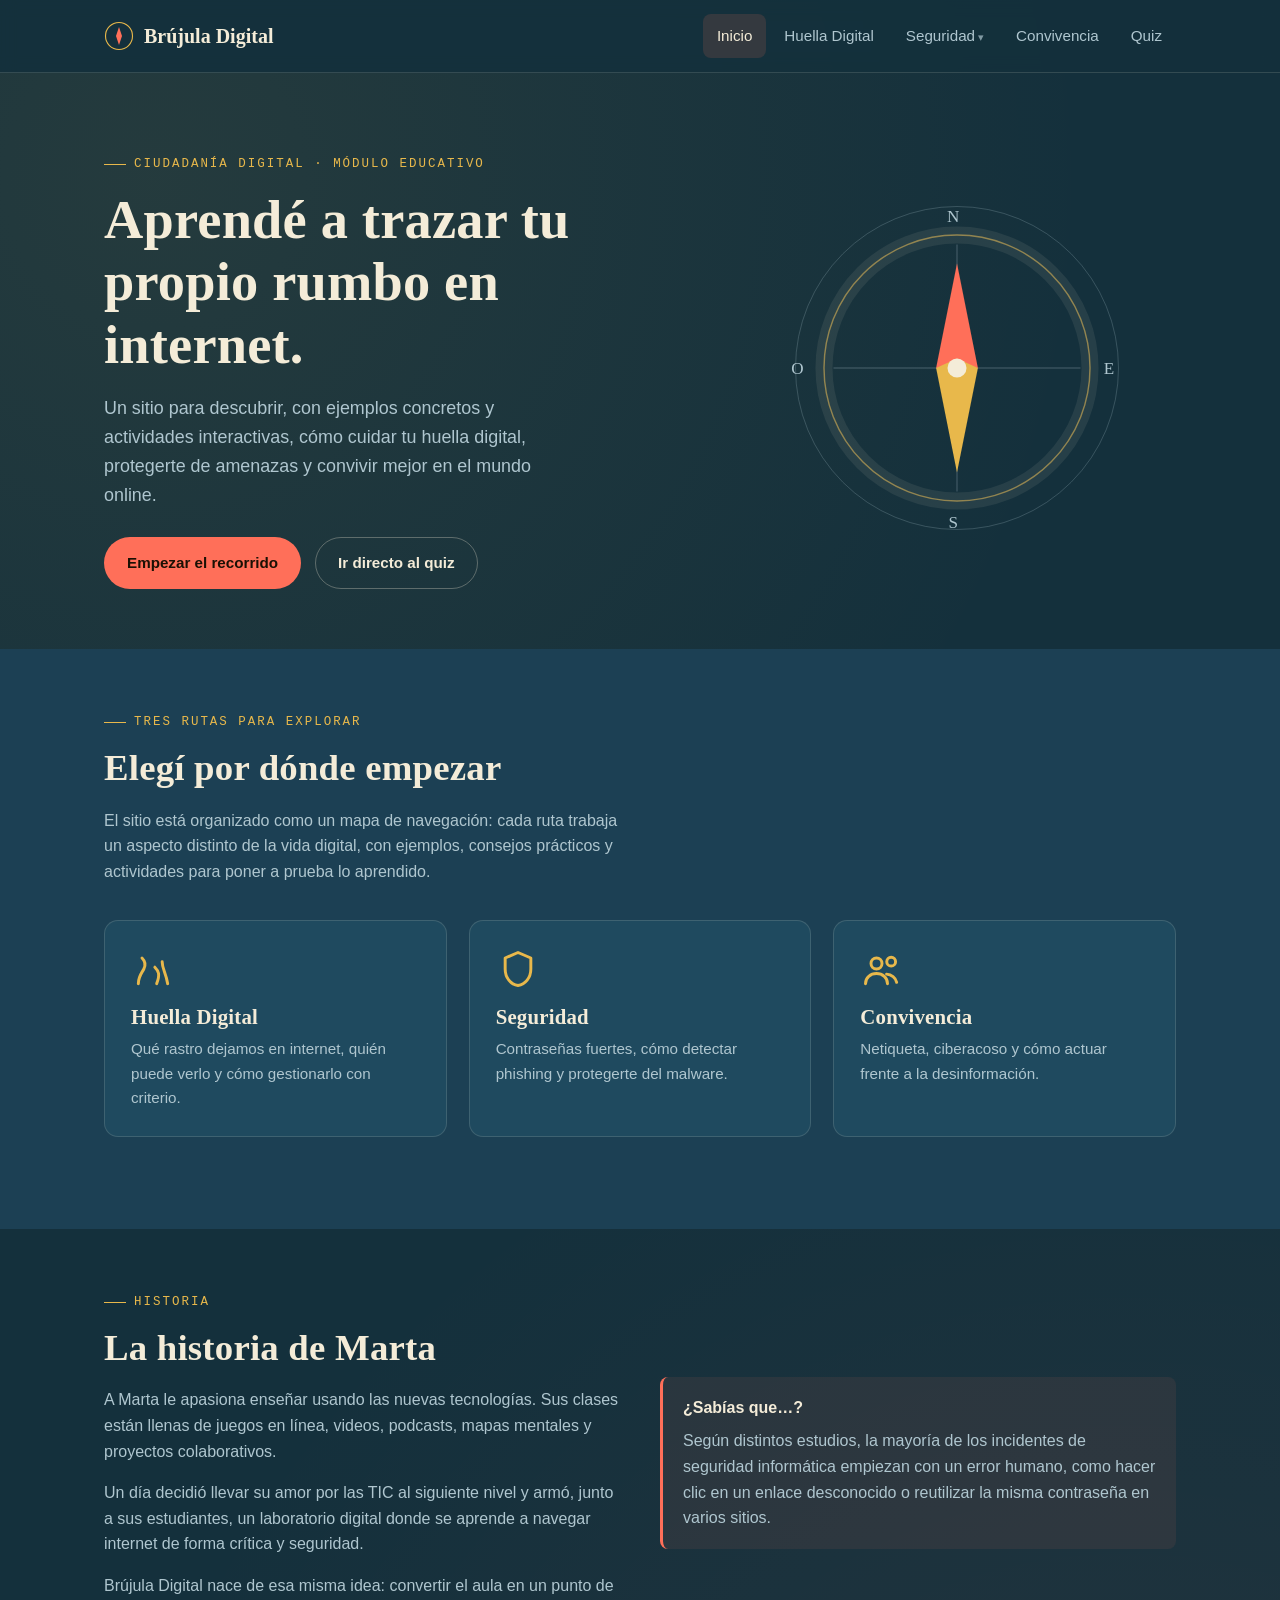
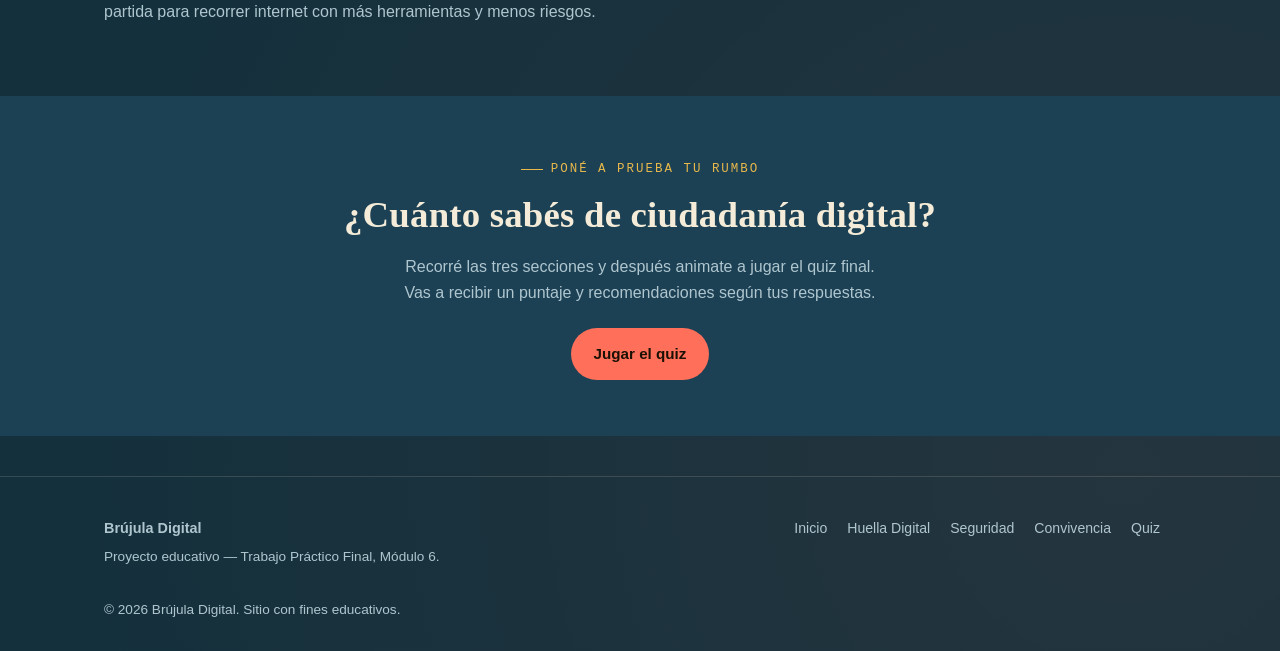
==== index.html @ 2c3e5939 "first commit" ====
<!DOCTYPE html>
<html lang="es">
<head>
<meta charset="UTF-8">
<meta name="viewport" content="width=device-width, initial-scale=1.0">
<title>Brújula Digital — Ciudadanía y seguridad en internet</title>
<meta name="description" content="Sitio educativo sobre ciudadanía digital: huella digital, seguridad en internet y buena convivencia online.">
<link rel="stylesheet" href="css/styles.css">
</head>
<body>
<a class="skip-link" href="#contenido">Saltar al contenido</a>

<header class="site-header">
  <div class="nav-wrap">
    <a class="brand" href="index.html">
      <svg class="compass-mini" viewBox="0 0 40 40" xmlns="http://www.w3.org/2000/svg" aria-hidden="true">
        <circle cx="20" cy="20" r="18" fill="none" stroke="#E8B84B" stroke-width="1.5"/>
        <path d="M20 8 L24 20 L20 32 L16 20 Z" fill="#FF6F59"/>
      </svg>
      Brújula Digital
    </a>
    <button class="nav-toggle" aria-label="Abrir menú" aria-expanded="false">☰</button>
    <nav class="main-nav" aria-label="Navegación principal">
      <ul>
        <li><a href="index.html" class="active">Inicio</a></li>
        <li><a href="huella-digital.html">Huella Digital</a></li>
        <li class="has-submenu">
          <a href="seguridad.html">Seguridad</a>
          <ul class="submenu">
            <li><a href="seguridad.html#contrasenas">Contraseñas</a></li>
            <li><a href="seguridad.html#phishing">Phishing</a></li>
            <li><a href="seguridad.html#malware">Malware</a></li>
          </ul>
        </li>
        <li><a href="convivencia.html">Convivencia</a></li>
        <li><a href="quiz.html">Quiz</a></li>
      </ul>
    </nav>
  </div>
</header>

<main id="contenido">

  <section class="hero">
    <div class="container hero-grid">
      <div>
        <p class="rumbo">Ciudadanía digital · Módulo educativo</p>
        <h1>Aprendé a trazar tu propio rumbo en internet.</h1>
        <p class="lede">Un sitio para descubrir, con ejemplos concretos y actividades interactivas, cómo cuidar tu huella digital, protegerte de amenazas y convivir mejor en el mundo online.</p>
        <div class="hero-actions">
          <a href="huella-digital.html" class="btn btn-primary">Empezar el recorrido</a>
          <a href="quiz.html" class="btn btn-ghost">Ir directo al quiz</a>
        </div>
      </div>
      <div>
        <svg class="compass-hero" viewBox="0 0 400 400" xmlns="http://www.w3.org/2000/svg" role="img" aria-label="Ilustración de una brújula">
          <circle cx="200" cy="200" r="170" fill="none" stroke="#AFC6CF" stroke-opacity="0.25" stroke-width="1"/>
          <circle cx="200" cy="200" r="140" fill="none" stroke="#E8B84B" stroke-opacity="0.55" stroke-width="1.5"/>
          <circle cx="200" cy="200" r="140" fill="none" stroke="#F4ECD8" stroke-opacity="0.08" stroke-width="18"/>
          <g fill="#AFC6CF" font-family="Georgia, serif" font-size="18">
            <text x="196" y="46" text-anchor="middle">N</text>
            <text x="196" y="368" text-anchor="middle">S</text>
            <text x="360" y="206" text-anchor="middle">E</text>
            <text x="32" y="206" text-anchor="middle">O</text>
          </g>
          <g stroke="#AFC6CF" stroke-opacity="0.35">
            <line x1="200" y1="70" x2="200" y2="330"/>
            <line x1="70" y1="200" x2="330" y2="200"/>
          </g>
          <g class="needle">
            <path d="M200 90 L222 200 L200 210 L178 200 Z" fill="#FF6F59"/>
            <path d="M200 310 L222 200 L200 190 L178 200 Z" fill="#E8B84B"/>
          </g>
          <circle cx="200" cy="200" r="10" fill="#F4ECD8"/>
        </svg>
      </div>
    </div>
  </section>

  <section class="section-alt">
    <div class="container">
      <p class="rumbo">Tres rutas para explorar</p>
      <h2>Elegí por dónde empezar</h2>
      <p style="max-width: 60ch;">El sitio está organizado como un mapa de navegación: cada ruta trabaja un aspecto distinto de la vida digital, con ejemplos, consejos prácticos y actividades para poner a prueba lo aprendido.</p>

      <div class="card-grid">
        <a class="card reveal" href="huella-digital.html">
          <svg class="icon" viewBox="0 0 24 24" fill="none" stroke="currentColor" stroke-width="1.6"><path d="M4 20c0-4 2-6 3-8s1-4-1-6M14 20c2-5 1-7-1-9M20 20c-1-6-3-8-3-12" stroke-linecap="round"/></svg>
          <h3>Huella Digital</h3>
          <p>Qué rastro dejamos en internet, quién puede verlo y cómo gestionarlo con criterio.</p>
        </a>
        <a class="card reveal" href="seguridad.html">
          <svg class="icon" viewBox="0 0 24 24" fill="none" stroke="currentColor" stroke-width="1.6"><path d="M12 3l7 3v6c0 4.8-3 8.4-7 9-4-.6-7-4.2-7-9V6l7-3z" stroke-linejoin="round"/></svg>
          <h3>Seguridad</h3>
          <p>Contraseñas fuertes, cómo detectar phishing y protegerte del malware.</p>
        </a>
        <a class="card reveal" href="convivencia.html">
          <svg class="icon" viewBox="0 0 24 24" fill="none" stroke="currentColor" stroke-width="1.6"><circle cx="9" cy="9" r="3"/><circle cx="17" cy="8" r="2.4"/><path d="M3 20c0-3.3 2.7-5.5 6-5.5s6 2.2 6 5.5M14.5 14.8c2.6.2 5 2 5.5 4.5" stroke-linecap="round"/></svg>
          <h3>Convivencia</h3>
          <p>Netiqueta, ciberacoso y cómo actuar frente a la desinformación.</p>
        </a>
      </div>
    </div>
  </section>

  <section>
    <div class="container two-col">
      <div class="reveal">
        <p class="rumbo">Historia</p>
        <h2>La historia de Marta</h2>
        <p>A Marta le apasiona enseñar usando las nuevas tecnologías. Sus clases están llenas de juegos en línea, videos, podcasts, mapas mentales y proyectos colaborativos.</p>
        <p>Un día decidió llevar su amor por las TIC al siguiente nivel y armó, junto a sus estudiantes, un laboratorio digital donde se aprende a navegar internet de forma crítica y seguridad.</p>
        <p>Brújula Digital nace de esa misma idea: convertir el aula en un punto de partida para recorrer internet con más herramientas y menos riesgos.</p>
      </div>
      <div class="reveal">
        <div class="callout">
          <strong>¿Sabías que…?</strong>
          <p style="margin: 8px 0 0;">Según distintos estudios, la mayoría de los incidentes de seguridad informática empiezan con un error humano, como hacer clic en un enlace desconocido o reutilizar la misma contraseña en varios sitios.</p>
        </div>
      </div>
    </div>
  </section>

  <section class="section-alt">
    <div class="container center">
      <p class="rumbo" style="justify-content:center;">Poné a prueba tu rumbo</p>
      <h2>¿Cuánto sabés de ciudadanía digital?</h2>
      <p style="max-width: 55ch; margin: 0 auto 22px;">Recorré las tres secciones y después animate a jugar el quiz final. Vas a recibir un puntaje y recomendaciones según tus respuestas.</p>
      <a href="quiz.html" class="btn btn-primary">Jugar el quiz</a>
    </div>
  </section>

</main>

<footer class="site-footer">
  <div class="container footer-grid">
    <div>
      <strong>Brújula Digital</strong>
      <p class="small" style="margin-top:6px;">Proyecto educativo — Trabajo Práctico Final, Módulo 6.</p>
    </div>
    <nav aria-label="Enlaces del pie de página">
      <a href="index.html">Inicio</a>
      <a href="huella-digital.html">Huella Digital</a>
      <a href="seguridad.html">Seguridad</a>
      <a href="convivencia.html">Convivencia</a>
      <a href="quiz.html">Quiz</a>
    </nav>
  </div>
  <div class="container small" style="margin-top:18px;">© <span class="current-year"></span> Brújula Digital. Sitio con fines educativos.</div>
</footer>

<script src="js/script.js"></script>
</body>
</html>
---- css/styles.css ----
:root {
  --color-bg: #14303C;
  --color-bg-alt: #1C4054;
  --color-bg-card: #1F4A5F;
  --color-bg-card-hover: #26586F;
  --color-accent: #FF6F59;       /* coral — brújula / acción */
  --color-accent-soft: #ff8b78;
  --color-accent-2: #E8B84B;     /* oro viejo — hallazgos / aciertos */
  --color-danger: #E4572E;
  --color-text: #F4ECD8;         /* pergamino */
  --color-text-muted: #AFC6CF;
  --color-border: rgba(244, 236, 216, 0.14);
  --color-border-strong: rgba(244, 236, 216, 0.3);

  
  --font-display: Georgia, 'Iowan Old Style', 'Palatino Linotype', 'Book Antiqua', serif;
  --font-body: 'Segoe UI', -apple-system, Roboto, Helvetica, Arial, sans-serif;
  --font-mono: 'Courier New', Courier, monospace;

  
  --radius: 14px;
  --radius-sm: 8px;
  --maxw: 1120px;
  --shadow: 0 18px 40px rgba(4, 14, 20, 0.35);
}

* { box-sizing: border-box; }

html {
  scroll-behavior: smooth;
}

@media (prefers-reduced-motion: reduce) {
  html { scroll-behavior: auto; }
  * { animation-duration: 0.001ms !important; animation-iteration-count: 1 !important; transition-duration: 0.001ms !important; }
}

body {
  margin: 0;
  background: var(--color-bg);
  background-image:
    radial-gradient(circle at 12% 8%, rgba(232,184,75,0.08), transparent 40%),
    radial-gradient(circle at 88% 92%, rgba(255,111,89,0.07), transparent 45%);
  color: var(--color-text);
  font-family: var(--font-body);
  line-height: 1.6;
  -webkit-font-smoothing: antialiased;
}

img, svg { max-width: 100%; display: block; }

a { color: inherit; }

h1, h2, h3, h4 {
  font-family: var(--font-display);
  font-weight: 700;
  line-height: 1.15;
  margin: 0 0 0.5em;
  letter-spacing: 0.2px;
}

h1 { font-size: clamp(2.1rem, 4.4vw, 3.4rem); }
h2 { font-size: clamp(1.6rem, 3vw, 2.3rem); }
h3 { font-size: 1.3rem; }

p { margin: 0 0 1em; color: var(--color-text-muted); }

.container {
  max-width: var(--maxw);
  margin: 0 auto;
  padding: 0 24px;
}


.rumbo {
  display: inline-flex;
  align-items: center;
  gap: 8px;
  font-family: var(--font-mono);
  font-size: 0.78rem;
  letter-spacing: 2px;
  text-transform: uppercase;
  color: var(--color-accent-2);
  margin-bottom: 14px;
}
.rumbo::before {
  content: "";
  width: 22px;
  height: 1px;
  background: var(--color-accent-2);
  display: inline-block;
}


.site-header {
  position: sticky;
  top: 0;
  z-index: 100;
  background: rgba(20, 48, 60, 0.92);
  backdrop-filter: blur(8px);
  border-bottom: 1px solid var(--color-border);
}

.nav-wrap {
  display: flex;
  align-items: center;
  justify-content: space-between;
  padding: 14px 24px;
  max-width: var(--maxw);
  margin: 0 auto;
}

.brand {
  display: flex;
  align-items: center;
  gap: 10px;
  font-family: var(--font-display);
  font-size: 1.25rem;
  font-weight: 700;
  text-decoration: none;
  color: var(--color-text);
}
.brand .compass-mini { width: 30px; height: 30px; flex-shrink: 0; }

.nav-toggle {
  display: none;
  background: none;
  border: 1px solid var(--color-border-strong);
  border-radius: var(--radius-sm);
  color: var(--color-text);
  width: 42px;
  height: 38px;
  cursor: pointer;
  font-size: 1.1rem;
}

.main-nav ul {
  list-style: none;
  display: flex;
  align-items: center;
  gap: 4px;
  margin: 0;
  padding: 0;
}

.main-nav > ul > li { position: relative; }

.main-nav a {
  display: inline-block;
  padding: 10px 14px;
  text-decoration: none;
  color: var(--color-text-muted);
  font-size: 0.95rem;
  border-radius: var(--radius-sm);
  transition: color 0.2s ease, background 0.2s ease;
}
.main-nav a:hover,
.main-nav a:focus-visible,
.main-nav a.active {
  color: var(--color-text);
  background: rgba(255, 111, 89, 0.14);
}
.main-nav a:focus-visible { outline: 2px solid var(--color-accent-2); outline-offset: 2px; }

/* Submenú desplegable */
.has-submenu > .submenu {
  position: absolute;
  top: calc(100% + 8px);
  left: 0;
  min-width: 220px;
  background: var(--color-bg-card);
  border: 1px solid var(--color-border);
  border-radius: var(--radius-sm);
  padding: 8px;
  box-shadow: var(--shadow);
  opacity: 0;
  visibility: hidden;
  transform: translateY(6px);
  transition: opacity 0.18s ease, transform 0.18s ease, visibility 0.18s;
  list-style: none;
  margin: 0;
}
.has-submenu:hover > .submenu,
.has-submenu:focus-within > .submenu {
  opacity: 1;
  visibility: visible;
  transform: translateY(0);
}
.has-submenu > .submenu li { margin: 2px 0; }
.has-submenu > .submenu a { display: block; padding: 9px 12px; font-size: 0.9rem; }
.has-submenu > a::after { content: " ▾"; font-size: 0.7em; opacity: 0.7; }


.hero {
  padding: 74px 0 60px;
  position: relative;
  overflow: hidden;
}
.hero-grid {
  display: grid;
  grid-template-columns: 1.15fr 0.85fr;
  gap: 40px;
  align-items: center;
}
.hero h1 { margin-bottom: 18px; }
.hero .lede { font-size: 1.12rem; max-width: 46ch; }
.hero-actions { display: flex; gap: 14px; margin-top: 28px; flex-wrap: wrap; }

.compass-hero { width: 100%; max-width: 380px; margin: 0 auto; }
.compass-hero .needle { transform-origin: 200px 200px; animation: compass-settle 2.6s ease-out; }
@keyframes compass-settle {
  0%   { transform: rotate(48deg); }
  55%  { transform: rotate(-14deg); }
  75%  { transform: rotate(6deg); }
  100% { transform: rotate(0deg); }
}

/* Botones */
.btn {
  display: inline-flex;
  align-items: center;
  gap: 8px;
  padding: 13px 22px;
  border-radius: 999px;
  font-size: 0.95rem;
  font-weight: 600;
  text-decoration: none;
  cursor: pointer;
  border: 1px solid transparent;
  transition: transform 0.15s ease, box-shadow 0.15s ease, background 0.15s ease;
  font-family: var(--font-body);
}
.btn:hover { transform: translateY(-2px); }
.btn-primary { background: var(--color-accent); color: #1a1004; }
.btn-primary:hover { box-shadow: 0 10px 24px rgba(255,111,89,0.35); }
.btn-ghost { background: transparent; border-color: var(--color-border-strong); color: var(--color-text); }
.btn-ghost:hover { background: rgba(244,236,216,0.06); }
.btn:disabled { opacity: 0.5; cursor: not-allowed; transform: none; }


.card-grid {
  display: grid;
  grid-template-columns: repeat(3, 1fr);
  gap: 22px;
  margin: 36px 0;
}
.card {
  background: var(--color-bg-card);
  border: 1px solid var(--color-border);
  border-radius: var(--radius);
  padding: 26px;
  transition: transform 0.2s ease, background 0.2s ease, border-color 0.2s ease;
  text-decoration: none;
  color: inherit;
  display: block;
}
.card:hover { transform: translateY(-4px); background: var(--color-bg-card-hover); border-color: var(--color-border-strong); }
.card .icon { width: 44px; height: 44px; margin-bottom: 14px; color: var(--color-accent-2); }
.card h3 { margin-bottom: 8px; }
.card p { margin: 0; font-size: 0.95rem; }


section { padding: 56px 0; }
.section-alt { background: var(--color-bg-alt); }

.reveal {
  opacity: 0;
  transform: translateY(18px);
  transition: opacity 0.6s ease, transform 0.6s ease;
}
.reveal.is-visible { opacity: 1; transform: translateY(0); }

.two-col {
  display: grid;
  grid-template-columns: 1fr 1fr;
  gap: 40px;
  align-items: center;
}

.tag-list { display: flex; flex-wrap: wrap; gap: 10px; margin: 18px 0; }
.tag {
  font-family: var(--font-mono);
  font-size: 0.78rem;
  padding: 6px 12px;
  border-radius: 999px;
  border: 1px solid var(--color-border-strong);
  color: var(--color-text-muted);
}

.callout {
  border-left: 3px solid var(--color-accent);
  background: rgba(255,111,89,0.08);
  padding: 18px 20px;
  border-radius: var(--radius-sm);
  margin: 22px 0;
}
.callout strong { color: var(--color-text); }

.callout-warn {
  border-left-color: var(--color-danger);
  background: rgba(228,87,46,0.1);
}


.bearing-divider {
  display: flex;
  align-items: center;
  gap: 12px;
  margin: 44px 0;
  color: var(--color-text-muted);
  font-family: var(--font-mono);
  font-size: 0.75rem;
  letter-spacing: 1px;
}
.bearing-divider::before, .bearing-divider::after {
  content: "";
  flex: 1;
  height: 1px;
  background: repeating-linear-gradient(90deg, var(--color-border-strong) 0 6px, transparent 6px 12px);
}


.form-card {
  background: var(--color-bg-card);
  border: 1px solid var(--color-border);
  border-radius: var(--radius);
  padding: 32px;
  max-width: 640px;
}
.field { margin-bottom: 20px; }
.field label { display: block; font-size: 0.88rem; margin-bottom: 6px; color: var(--color-text); font-weight: 600; }
.field input,
.field select,
.field textarea {
  width: 100%;
  padding: 12px 14px;
  border-radius: var(--radius-sm);
  border: 1px solid var(--color-border-strong);
  background: rgba(20,48,60,0.6);
  color: var(--color-text);
  font-family: var(--font-body);
  font-size: 0.95rem;
}
.field input:focus, .field select:focus, .field textarea:focus {
  outline: 2px solid var(--color-accent-2);
  outline-offset: 1px;
  border-color: var(--color-accent-2);
}
.field textarea { resize: vertical; min-height: 110px; }
.field-hint { font-size: 0.8rem; color: var(--color-text-muted); margin-top: 5px; }
.field-error { font-size: 0.8rem; color: var(--color-accent); margin-top: 5px; display: none; }
.field.has-error input,
.field.has-error textarea,
.field.has-error select { border-color: var(--color-accent); }
.field.has-error .field-error { display: block; }
fieldset { border: 1px solid var(--color-border); border-radius: var(--radius-sm); padding: 14px 16px; margin: 0 0 20px; }
fieldset legend { padding: 0 8px; font-size: 0.88rem; font-weight: 600; }
.checkbox-row { display: flex; align-items: center; gap: 8px; margin: 6px 0; }
.checkbox-row input { width: auto; }
.checkbox-row label { margin: 0; font-weight: 400; color: var(--color-text-muted); }

.form-success {
  display: none;
  margin-top: 18px;
  padding: 16px 18px;
  border-radius: var(--radius-sm);
  background: rgba(232,184,75,0.14);
  border: 1px solid var(--color-accent-2);
  color: var(--color-text);
}
.form-success.show { display: block; }

.rule-item {
  font-family: var(--font-mono);
  font-size: 0.86rem;
  color: var(--color-text-muted);
  transition: color 0.2s ease;
}
.rule-item.rule-ok { color: var(--color-accent-2); }

/* Medidor de contraseña */
.meter { height: 8px; border-radius: 999px; background: rgba(244,236,216,0.12); overflow: hidden; margin-top: 10px; }
.meter-fill { height: 100%; width: 0%; background: var(--color-danger); transition: width 0.25s ease, background 0.25s ease; }
.meter-label { font-size: 0.82rem; margin-top: 6px; color: var(--color-text-muted); font-family: var(--font-mono); }


.quiz-panel {
  background: var(--color-bg-card);
  border: 1px solid var(--color-border);
  border-radius: var(--radius);
  padding: 32px;
  max-width: 720px;
  margin: 0 auto;
}
.quiz-progress { display: flex; gap: 6px; margin-bottom: 24px; }
.quiz-progress span { flex: 1; height: 5px; border-radius: 999px; background: rgba(244,236,216,0.14); }
.quiz-progress span.done { background: var(--color-accent-2); }
.quiz-progress span.current { background: var(--color-accent); }

.quiz-options { display: grid; gap: 12px; margin: 22px 0; }
.quiz-option {
  text-align: left;
  padding: 14px 16px;
  border-radius: var(--radius-sm);
  border: 1px solid var(--color-border-strong);
  background: rgba(20,48,60,0.5);
  color: var(--color-text);
  cursor: pointer;
  font-size: 0.96rem;
  font-family: var(--font-body);
  transition: border-color 0.15s ease, background 0.15s ease;
}
.quiz-option:hover { border-color: var(--color-accent-2); }
.quiz-option.correct { border-color: var(--color-accent-2); background: rgba(232,184,75,0.16); }
.quiz-option.incorrect { border-color: var(--color-danger); background: rgba(228,87,46,0.14); }
.quiz-option:disabled { cursor: default; }

.quiz-feedback { min-height: 24px; font-size: 0.92rem; margin-bottom: 6px; }
.quiz-feedback.ok { color: var(--color-accent-2); }
.quiz-feedback.bad { color: var(--color-accent); }

.quiz-result { text-align: center; }
.quiz-result .score { font-family: var(--font-display); font-size: 3.2rem; color: var(--color-accent-2); }


.site-footer {
  border-top: 1px solid var(--color-border);
  padding: 40px 0 30px;
  margin-top: 40px;
  color: var(--color-text-muted);
  font-size: 0.9rem;
}
.footer-grid { display: flex; justify-content: space-between; flex-wrap: wrap; gap: 20px; }
.footer-grid nav a { text-decoration: none; color: var(--color-text-muted); margin-right: 16px; font-size: 0.88rem; }
.footer-grid nav a:hover { color: var(--color-text); }

.center { text-align: center; }
.mt-0 { margin-top: 0; }
.small { font-size: 0.85rem; }
.skip-link {
  position: absolute; left: -999px; top: auto;
  background: var(--color-accent); color: #1a1004; padding: 10px 16px; border-radius: var(--radius-sm);
}
.skip-link:focus { left: 16px; top: 16px; z-index: 200; }


@media (max-width: 900px) {
  .hero-grid, .two-col { grid-template-columns: 1fr; }
  .card-grid { grid-template-columns: 1fr 1fr; }
}

@media (max-width: 720px) {
  .nav-toggle { display: inline-block; }
  .main-nav {
    position: fixed;
    inset: 62px 0 0 0;
    background: var(--color-bg);
    transform: translateX(100%);
    transition: transform 0.25s ease;
    padding: 20px;
    overflow-y: auto;
  }
  .main-nav.open { transform: translateX(0); }
  .main-nav ul { flex-direction: column; align-items: stretch; gap: 2px; }
  .has-submenu > .submenu {
    position: static; opacity: 1; visibility: visible; transform: none;
    box-shadow: none; display: none; margin-top: 4px; background: rgba(244,236,216,0.04);
  }
  .has-submenu.open > .submenu { display: block; }
  .card-grid { grid-template-columns: 1fr; }
}
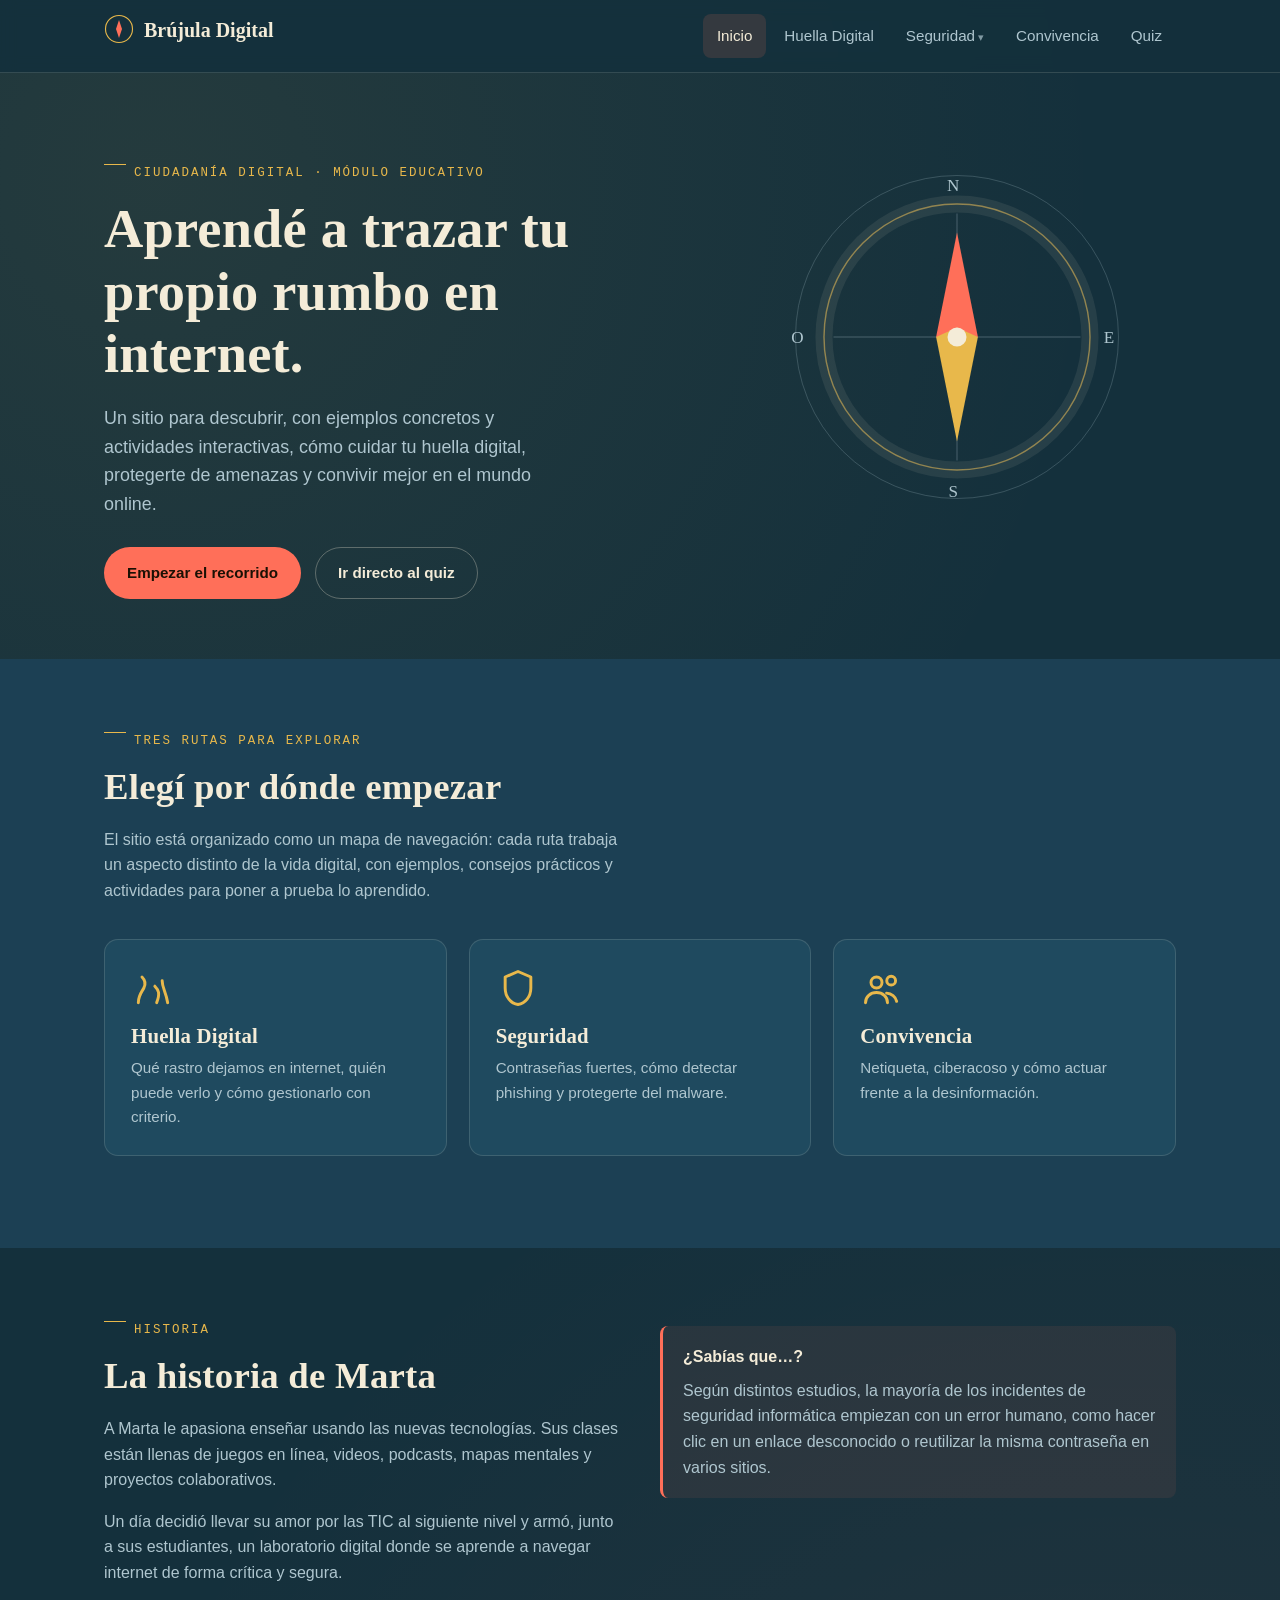
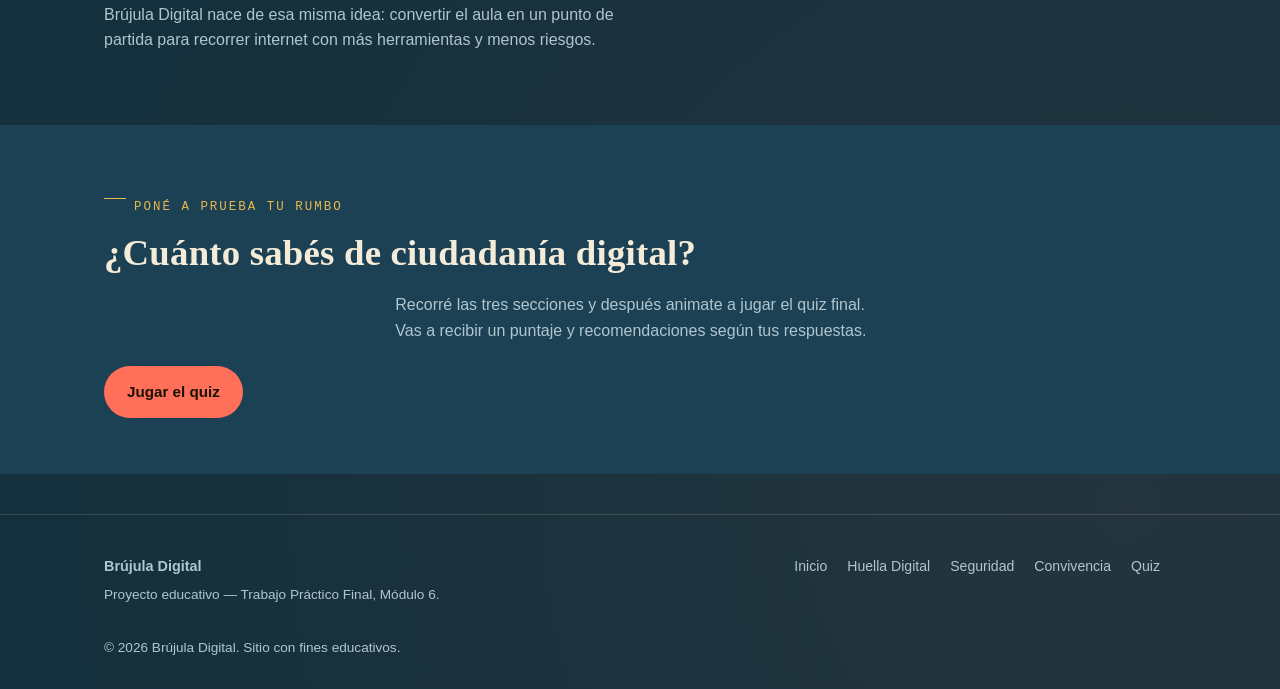
==== commit b315db8a: "modificacion de codigo" ====
--- a/index.html
+++ b/index.html
@@ -1,4 +1,4 @@
-<!DOCTYPE html>
+﻿<!DOCTYPE html>
 <html lang="es">
 <head>
 <meta charset="UTF-8">
@@ -8,26 +8,26 @@
 <link rel="stylesheet" href="css/styles.css">
 </head>
 <body>
-<a class="skip-link" href="#contenido">Saltar al contenido</a>
+<a class="enlace-salto" href="#contenido">Saltar al contenido</a>
 
-<header class="site-header">
-  <div class="nav-wrap">
-    <a class="brand" href="index.html">
-      <svg class="compass-mini" viewBox="0 0 40 40" xmlns="http://www.w3.org/2000/svg" aria-hidden="true">
+<header class="encabezado-sitio">
+  <div class="contenedor-navegacion">
+    <a class="marca" href="index.html">
+      <svg class="brujula-mini" viewBox="0 0 40 40" xmlns="http://www.w3.org/2000/svg" aria-hidden="true">
         <circle cx="20" cy="20" r="18" fill="none" stroke="#E8B84B" stroke-width="1.5"/>
         <path d="M20 8 L24 20 L20 32 L16 20 Z" fill="#FF6F59"/>
       </svg>
       Brújula Digital
     </a>
-    <button class="nav-toggle" aria-label="Abrir menú" aria-expanded="false">☰</button>
-    <nav class="main-nav" aria-label="Navegación principal">
+    <button class="boton-menu" aria-label="Abrir menú" aria-expanded="false">☰</button>
+    <nav class="menu-principal" aria-label="Navegación principal">
       <ul>
-        <li><a href="index.html" class="active">Inicio</a></li>
+        <li><a href="index.html" class="activo">Inicio</a></li>
         <li><a href="huella-digital.html">Huella Digital</a></li>
-        <li class="has-submenu">
+        <li class="tiene-submenu">
           <a href="seguridad.html">Seguridad</a>
           <ul class="submenu">
-            <li><a href="seguridad.html#contrasenas">Contraseñas</a></li>
+              <li><a href="seguridad.html#contrasenas">Contraseñas</a></li>
             <li><a href="seguridad.html#phishing">Phishing</a></li>
             <li><a href="seguridad.html#malware">Malware</a></li>
           </ul>
@@ -41,19 +41,19 @@
 
 <main id="contenido">
 
-  <section class="hero">
-    <div class="container hero-grid">
+  <section class="portada">
+    <div class="contenedor grilla-portada">
       <div>
         <p class="rumbo">Ciudadanía digital · Módulo educativo</p>
-        <h1>Aprendé a trazar tu propio rumbo en internet.</h1>
-        <p class="lede">Un sitio para descubrir, con ejemplos concretos y actividades interactivas, cómo cuidar tu huella digital, protegerte de amenazas y convivir mejor en el mundo online.</p>
-        <div class="hero-actions">
-          <a href="huella-digital.html" class="btn btn-primary">Empezar el recorrido</a>
-          <a href="quiz.html" class="btn btn-ghost">Ir directo al quiz</a>
+          <h1>Aprendé a trazar tu propio rumbo en internet.</h1>
+          <p class="lede">Un sitio para descubrir, con ejemplos concretos y actividades interactivas, cómo cuidar tu huella digital, protegerte de amenazas y convivir mejor en el mundo online.</p>
+        <div class="acciones-portada">
+          <a href="huella-digital.html" class="boton boton-principal">Empezar el recorrido</a>
+          <a href="quiz.html" class="boton boton-secundario">Ir directo al quiz</a>
         </div>
       </div>
       <div>
-        <svg class="compass-hero" viewBox="0 0 400 400" xmlns="http://www.w3.org/2000/svg" role="img" aria-label="Ilustración de una brújula">
+        <svg class="brujula-portada" viewBox="0 0 400 400" xmlns="http://www.w3.org/2000/svg" role="img" aria-label="Ilustración de una brújula">
           <circle cx="200" cy="200" r="170" fill="none" stroke="#AFC6CF" stroke-opacity="0.25" stroke-width="1"/>
           <circle cx="200" cy="200" r="140" fill="none" stroke="#E8B84B" stroke-opacity="0.55" stroke-width="1.5"/>
           <circle cx="200" cy="200" r="140" fill="none" stroke="#F4ECD8" stroke-opacity="0.08" stroke-width="18"/>
@@ -77,24 +77,24 @@
     </div>
   </section>
 
-  <section class="section-alt">
-    <div class="container">
+  <section class="seccion-alternativa">
+    <div class="contenedor">
       <p class="rumbo">Tres rutas para explorar</p>
       <h2>Elegí por dónde empezar</h2>
       <p style="max-width: 60ch;">El sitio está organizado como un mapa de navegación: cada ruta trabaja un aspecto distinto de la vida digital, con ejemplos, consejos prácticos y actividades para poner a prueba lo aprendido.</p>
 
-      <div class="card-grid">
-        <a class="card reveal" href="huella-digital.html">
+      <div class="grilla-tarjetas">
+        <a class="tarjeta revelar" href="huella-digital.html">
           <svg class="icon" viewBox="0 0 24 24" fill="none" stroke="currentColor" stroke-width="1.6"><path d="M4 20c0-4 2-6 3-8s1-4-1-6M14 20c2-5 1-7-1-9M20 20c-1-6-3-8-3-12" stroke-linecap="round"/></svg>
-          <h3>Huella Digital</h3>
-          <p>Qué rastro dejamos en internet, quién puede verlo y cómo gestionarlo con criterio.</p>
+              <h3>Huella Digital</h3>
+              <p>Qué rastro dejamos en internet, quién puede verlo y cómo gestionarlo con criterio.</p>
         </a>
-        <a class="card reveal" href="seguridad.html">
+        <a class="tarjeta revelar" href="seguridad.html">
           <svg class="icon" viewBox="0 0 24 24" fill="none" stroke="currentColor" stroke-width="1.6"><path d="M12 3l7 3v6c0 4.8-3 8.4-7 9-4-.6-7-4.2-7-9V6l7-3z" stroke-linejoin="round"/></svg>
           <h3>Seguridad</h3>
           <p>Contraseñas fuertes, cómo detectar phishing y protegerte del malware.</p>
         </a>
-        <a class="card reveal" href="convivencia.html">
+        <a class="tarjeta revelar" href="convivencia.html">
           <svg class="icon" viewBox="0 0 24 24" fill="none" stroke="currentColor" stroke-width="1.6"><circle cx="9" cy="9" r="3"/><circle cx="17" cy="8" r="2.4"/><path d="M3 20c0-3.3 2.7-5.5 6-5.5s6 2.2 6 5.5M14.5 14.8c2.6.2 5 2 5.5 4.5" stroke-linecap="round"/></svg>
           <h3>Convivencia</h3>
           <p>Netiqueta, ciberacoso y cómo actuar frente a la desinformación.</p>
@@ -104,16 +104,16 @@
   </section>
 
   <section>
-    <div class="container two-col">
-      <div class="reveal">
+    <div class="contenedor dos-columnas">
+      <div class="revelar">
         <p class="rumbo">Historia</p>
         <h2>La historia de Marta</h2>
         <p>A Marta le apasiona enseñar usando las nuevas tecnologías. Sus clases están llenas de juegos en línea, videos, podcasts, mapas mentales y proyectos colaborativos.</p>
-        <p>Un día decidió llevar su amor por las TIC al siguiente nivel y armó, junto a sus estudiantes, un laboratorio digital donde se aprende a navegar internet de forma crítica y seguridad.</p>
+        <p>Un día decidió llevar su amor por las TIC al siguiente nivel y armó, junto a sus estudiantes, un laboratorio digital donde se aprende a navegar internet de forma crítica y segura.</p>
         <p>Brújula Digital nace de esa misma idea: convertir el aula en un punto de partida para recorrer internet con más herramientas y menos riesgos.</p>
       </div>
-      <div class="reveal">
-        <div class="callout">
+      <div class="revelar">
+        <div class="llamada">
           <strong>¿Sabías que…?</strong>
           <p style="margin: 8px 0 0;">Según distintos estudios, la mayoría de los incidentes de seguridad informática empiezan con un error humano, como hacer clic en un enlace desconocido o reutilizar la misma contraseña en varios sitios.</p>
         </div>
@@ -121,22 +121,22 @@
     </div>
   </section>
 
-  <section class="section-alt">
-    <div class="container center">
-      <p class="rumbo" style="justify-content:center;">Poné a prueba tu rumbo</p>
+  <section class="seccion-alternativa">
+    <div class="contenedor centrado">
+      <p class="rumbo" style="justify-content:centrado;">Poné a prueba tu rumbo</p>
       <h2>¿Cuánto sabés de ciudadanía digital?</h2>
       <p style="max-width: 55ch; margin: 0 auto 22px;">Recorré las tres secciones y después animate a jugar el quiz final. Vas a recibir un puntaje y recomendaciones según tus respuestas.</p>
-      <a href="quiz.html" class="btn btn-primary">Jugar el quiz</a>
+      <a href="quiz.html" class="boton boton-principal">Jugar el quiz</a>
     </div>
   </section>
 
 </main>
 
-<footer class="site-footer">
-  <div class="container footer-grid">
+<footer class="pie-sitio">
+  <div class="contenedor grilla-pie">
     <div>
       <strong>Brújula Digital</strong>
-      <p class="small" style="margin-top:6px;">Proyecto educativo — Trabajo Práctico Final, Módulo 6.</p>
+      <p class="pequeno" style="margin-top:6px;">Proyecto educativo — Trabajo Práctico Final, Módulo 6.</p>
     </div>
     <nav aria-label="Enlaces del pie de página">
       <a href="index.html">Inicio</a>
@@ -146,9 +146,10 @@
       <a href="quiz.html">Quiz</a>
     </nav>
   </div>
-  <div class="container small" style="margin-top:18px;">© <span class="current-year"></span> Brújula Digital. Sitio con fines educativos.</div>
+  <div class="contenedor pequeno" style="margin-top:18px;">© <span class="current-year"></span> Brújula Digital. Sitio con fines educativos.</div>
 </footer>
 
 <script src="js/script.js"></script>
 </body>
 </html>
+
--- a/css/styles.css
+++ b/css/styles.css
@@ -1,32 +1,4 @@
-
-
-:root {
-  --color-bg: #14303C;
-  --color-bg-alt: #1C4054;
-  --color-bg-card: #1F4A5F;
-  --color-bg-card-hover: #26586F;
-  --color-accent: #FF6F59;       /* coral — brújula / acción */
-  --color-accent-soft: #ff8b78;
-  --color-accent-2: #E8B84B;     /* oro viejo — hallazgos / aciertos */
-  --color-danger: #E4572E;
-  --color-text: #F4ECD8;         /* pergamino */
-  --color-text-muted: #AFC6CF;
-  --color-border: rgba(244, 236, 216, 0.14);
-  --color-border-strong: rgba(244, 236, 216, 0.3);
-
-  
-  --font-display: Georgia, 'Iowan Old Style', 'Palatino Linotype', 'Book Antiqua', serif;
-  --font-body: 'Segoe UI', -apple-system, Roboto, Helvetica, Arial, sans-serif;
-  --font-mono: 'Courier New', Courier, monospace;
-
-  
-  --radius: 14px;
-  --radius-sm: 8px;
-  --maxw: 1120px;
-  --shadow: 0 18px 40px rgba(4, 14, 20, 0.35);
-}
-
-* { box-sizing: border-box; }
+﻿* { box-sizing: border-box; }
 
 html {
   scroll-behavior: smooth;
@@ -39,12 +11,12 @@
 
 body {
   margin: 0;
-  background: var(--color-bg);
+  background: #14303C;
   background-image:
     radial-gradient(circle at 12% 8%, rgba(232,184,75,0.08), transparent 40%),
     radial-gradient(circle at 88% 92%, rgba(255,111,89,0.07), transparent 45%);
-  color: var(--color-text);
-  font-family: var(--font-body);
+  color: #F4ECD8;
+  font-family: 'Segoe UI', -apple-system, Roboto, Helvetica, Arial, sans-serif;
   line-height: 1.6;
   -webkit-font-smoothing: antialiased;
 }
@@ -54,7 +26,7 @@
 a { color: inherit; }
 
 h1, h2, h3, h4 {
-  font-family: var(--font-display);
+  font-family: Georgia, 'Iowan Old Style', 'Palatino Linotype', 'Book Antiqua', serif;
   font-weight: 700;
   line-height: 1.15;
   margin: 0 0 0.5em;
@@ -65,116 +37,114 @@
 h2 { font-size: clamp(1.6rem, 3vw, 2.3rem); }
 h3 { font-size: 1.3rem; }
 
-p { margin: 0 0 1em; color: var(--color-text-muted); }
-
-.container {
-  max-width: var(--maxw);
+p { margin: 0 0 1em; color: #AFC6CF; }
+
+.contenedor {
+  max-width: 1120px;
   margin: 0 auto;
   padding: 0 24px;
 }
 
-
 .rumbo {
   display: inline-flex;
-  align-items: center;
+  align-items: centrado;
   gap: 8px;
-  font-family: var(--font-mono);
+  font-family: 'Courier New', Courier, monospace;
   font-size: 0.78rem;
   letter-spacing: 2px;
   text-transform: uppercase;
-  color: var(--color-accent-2);
+  color: #E8B84B;
   margin-bottom: 14px;
 }
 .rumbo::before {
   content: "";
   width: 22px;
   height: 1px;
-  background: var(--color-accent-2);
+  background: #E8B84B;
   display: inline-block;
 }
 
-
-.site-header {
+.encabezado-sitio {
   position: sticky;
   top: 0;
   z-index: 100;
   background: rgba(20, 48, 60, 0.92);
   backdrop-filter: blur(8px);
-  border-bottom: 1px solid var(--color-border);
-}
-
-.nav-wrap {
+  border-bottom: 1px solid rgba(244, 236, 216, 0.14);
+}
+
+.contenedor-navegacion {
   display: flex;
-  align-items: center;
+  align-items: centrado;
   justify-content: space-between;
   padding: 14px 24px;
-  max-width: var(--maxw);
+  max-width: 1120px;
   margin: 0 auto;
 }
 
-.brand {
+.marca {
   display: flex;
-  align-items: center;
+  align-items: centrado;
   gap: 10px;
-  font-family: var(--font-display);
+  font-family: Georgia, 'Iowan Old Style', 'Palatino Linotype', 'Book Antiqua', serif;
   font-size: 1.25rem;
   font-weight: 700;
   text-decoration: none;
-  color: var(--color-text);
-}
-.brand .compass-mini { width: 30px; height: 30px; flex-shrink: 0; }
-
-.nav-toggle {
+  color: #F4ECD8;
+}
+.marca .brujula-mini { width: 30px; height: 30px; flex-shrink: 0; }
+
+.boton-menu {
   display: none;
   background: none;
-  border: 1px solid var(--color-border-strong);
-  border-radius: var(--radius-sm);
-  color: var(--color-text);
+  border: 1px solid rgba(244, 236, 216, 0.3);
+  border-radius: 8px;
+  color: #F4ECD8;
   width: 42px;
   height: 38px;
   cursor: pointer;
   font-size: 1.1rem;
 }
 
-.main-nav ul {
+.menu-principal ul {
   list-style: none;
   display: flex;
-  align-items: center;
+  align-items: centrado;
   gap: 4px;
   margin: 0;
   padding: 0;
 }
 
-.main-nav > ul > li { position: relative; }
-
-.main-nav a {
+.menu-principal > ul > li { position: relative; }
+
+.menu-principal a {
   display: inline-block;
   padding: 10px 14px;
   text-decoration: none;
-  color: var(--color-text-muted);
+  color: #AFC6CF;
   font-size: 0.95rem;
-  border-radius: var(--radius-sm);
+  border-radius: 8px;
   transition: color 0.2s ease, background 0.2s ease;
 }
-.main-nav a:hover,
-.main-nav a:focus-visible,
-.main-nav a.active {
-  color: var(--color-text);
+.menu-principal a:hover,
+.menu-principal a:focus-visible,
+.menu-principal a.activo {
+  color: #F4ECD8;
   background: rgba(255, 111, 89, 0.14);
 }
-.main-nav a:focus-visible { outline: 2px solid var(--color-accent-2); outline-offset: 2px; }
+.menu-principal a:focus-visible { outline: 2px solid #E8B84B; outline-offset: 2px; }
 
 /* Submenú desplegable */
-.has-submenu > .submenu {
+.tiene-submenu > .submenu {
   position: absolute;
   top: calc(100% + 8px);
   left: 0;
   min-width: 220px;
-  background: var(--color-bg-card);
-  border: 1px solid var(--color-border);
-  border-radius: var(--radius-sm);
+  background: #1F4A5F;
+  border: 1px solid rgba(244, 236, 216, 0.14);
+  border-radius: 8px;
   padding: 8px;
-  box-shadow: var(--shadow);
+  box-shadow: 0 18px 40px rgba(4, 14, 20, 0.35);
   opacity: 0;
   visibility: hidden;
   transform: translateY(6px);
@@ -182,34 +152,33 @@
   list-style: none;
   margin: 0;
 }
-.has-submenu:hover > .submenu,
-.has-submenu:focus-within > .submenu {
+.tiene-submenu:hover > .submenu,
+.tiene-submenu:focus-within > .submenu {
   opacity: 1;
   visibility: visible;
   transform: translateY(0);
 }
-.has-submenu > .submenu li { margin: 2px 0; }
-.has-submenu > .submenu a { display: block; padding: 9px 12px; font-size: 0.9rem; }
-.has-submenu > a::after { content: " ▾"; font-size: 0.7em; opacity: 0.7; }
-
-
-.hero {
+.tiene-submenu > .submenu li { margin: 2px 0; }
+.tiene-submenu > .submenu a { display: block; padding: 9px 12px; font-size: 0.9rem; }
+.tiene-submenu > a::after { content: " ▾"; font-size: 0.7em; opacity: 0.7; }
+
+.portada {
   padding: 74px 0 60px;
   position: relative;
   overflow: hidden;
 }
-.hero-grid {
+.grilla-portada {
   display: grid;
   grid-template-columns: 1.15fr 0.85fr;
   gap: 40px;
-  align-items: center;
-}
-.hero h1 { margin-bottom: 18px; }
-.hero .lede { font-size: 1.12rem; max-width: 46ch; }
-.hero-actions { display: flex; gap: 14px; margin-top: 28px; flex-wrap: wrap; }
-
-.compass-hero { width: 100%; max-width: 380px; margin: 0 auto; }
-.compass-hero .needle { transform-origin: 200px 200px; animation: compass-settle 2.6s ease-out; }
+  align-items: centrado;
+}
+.portada h1 { margin-bottom: 18px; }
+.portada .lede { font-size: 1.12rem; max-width: 46ch; }
+.acciones-portada { display: flex; gap: 14px; margin-top: 28px; flex-wrap: wrap; }
+
+.brujula-portada { width: 100%; max-width: 380px; margin: 0 auto; }
+.brujula-portada .needle { transform-origin: 200px 200px; animation: compass-settle 2.6s ease-out; }
 @keyframes compass-settle {
   0%   { transform: rotate(48deg); }
   55%  { transform: rotate(-14deg); }
@@ -218,9 +187,9 @@
 }
 
 /* Botones */
-.btn {
+.boton {
   display: inline-flex;
-  align-items: center;
+  align-items: centrado;
   gap: 8px;
   padding: 13px 22px;
   border-radius: 999px;
@@ -230,244 +199,239 @@
   cursor: pointer;
   border: 1px solid transparent;
   transition: transform 0.15s ease, box-shadow 0.15s ease, background 0.15s ease;
-  font-family: var(--font-body);
-}
-.btn:hover { transform: translateY(-2px); }
-.btn-primary { background: var(--color-accent); color: #1a1004; }
-.btn-primary:hover { box-shadow: 0 10px 24px rgba(255,111,89,0.35); }
-.btn-ghost { background: transparent; border-color: var(--color-border-strong); color: var(--color-text); }
-.btn-ghost:hover { background: rgba(244,236,216,0.06); }
-.btn:disabled { opacity: 0.5; cursor: not-allowed; transform: none; }
-
-
-.card-grid {
+  font-family: 'Segoe UI', -apple-system, Roboto, Helvetica, Arial, sans-serif;
+}
+.boton:hover { transform: translateY(-2px); }
+.boton-principal { background: #FF6F59; color: #1a1004; }
+.boton-principal:hover { box-shadow: 0 10px 24px rgba(255,111,89,0.35); }
+.boton-secundario { background: transparent; border-color: rgba(244, 236, 216, 0.3); color: #F4ECD8; }
+.boton-secundario:hover { background: rgba(244,236,216,0.06); }
+.boton:disabled { opacity: 0.5; cursor: not-allowed; transform: none; }
+
+.grilla-tarjetas {
   display: grid;
   grid-template-columns: repeat(3, 1fr);
   gap: 22px;
   margin: 36px 0;
 }
-.card {
-  background: var(--color-bg-card);
-  border: 1px solid var(--color-border);
-  border-radius: var(--radius);
+.tarjeta {
+  background: #1F4A5F;
+  border: 1px solid rgba(244, 236, 216, 0.14);
+  border-radius: 14px;
   padding: 26px;
   transition: transform 0.2s ease, background 0.2s ease, border-color 0.2s ease;
   text-decoration: none;
   color: inherit;
   display: block;
 }
-.card:hover { transform: translateY(-4px); background: var(--color-bg-card-hover); border-color: var(--color-border-strong); }
-.card .icon { width: 44px; height: 44px; margin-bottom: 14px; color: var(--color-accent-2); }
-.card h3 { margin-bottom: 8px; }
-.card p { margin: 0; font-size: 0.95rem; }
-
+.tarjeta:hover { transform: translateY(-4px); background: #26586F; border-color: rgba(244, 236, 216, 0.3); }
+.tarjeta .icon { width: 44px; height: 44px; margin-bottom: 14px; color: #E8B84B; }
+
+.tarjeta h3 { margin-bottom: 8px; }
+.tarjeta p { margin: 0; font-size: 0.95rem; }
 
 section { padding: 56px 0; }
-.section-alt { background: var(--color-bg-alt); }
-
-.reveal {
+.seccion-alternativa { background: #1C4054; }
+
+.revelar {
   opacity: 0;
   transform: translateY(18px);
   transition: opacity 0.6s ease, transform 0.6s ease;
 }
-.reveal.is-visible { opacity: 1; transform: translateY(0); }
-
-.two-col {
+.revelar.visible { opacity: 1; transform: translateY(0); }
+
+.dos-columnas {
   display: grid;
   grid-template-columns: 1fr 1fr;
   gap: 40px;
-  align-items: center;
-}
-
-.tag-list { display: flex; flex-wrap: wrap; gap: 10px; margin: 18px 0; }
-.tag {
-  font-family: var(--font-mono);
+  align-items: centrado;
+}
+
+.lista-etiquetas { display: flex; flex-wrap: wrap; gap: 10px; margin: 18px 0; }
+.etiqueta {
+  font-family: 'Courier New', Courier, monospace;
   font-size: 0.78rem;
   padding: 6px 12px;
   border-radius: 999px;
-  border: 1px solid var(--color-border-strong);
-  color: var(--color-text-muted);
-}
-
-.callout {
-  border-left: 3px solid var(--color-accent);
+  border: 1px solid rgba(244, 236, 216, 0.3);
+  color: #AFC6CF;
+}
+
+.llamada {
+  border-left: 3px solid #FF6F59;
   background: rgba(255,111,89,0.08);
   padding: 18px 20px;
-  border-radius: var(--radius-sm);
+  border-radius: 8px;
   margin: 22px 0;
 }
-.callout strong { color: var(--color-text); }
-
-.callout-warn {
-  border-left-color: var(--color-danger);
+.llamada strong { color: #F4ECD8; }
+
+.llamada-advertencia {
+  border-left-color: #E4572E;
   background: rgba(228,87,46,0.1);
 }
 
-
-.bearing-divider {
+.separador-rumbo {
   display: flex;
-  align-items: center;
+  align-items: centrado;
   gap: 12px;
   margin: 44px 0;
-  color: var(--color-text-muted);
-  font-family: var(--font-mono);
+  color: #AFC6CF;
+  font-family: 'Courier New', Courier, monospace;
   font-size: 0.75rem;
   letter-spacing: 1px;
 }
-.bearing-divider::before, .bearing-divider::after {
+.separador-rumbo::before, .separador-rumbo::after {
   content: "";
   flex: 1;
   height: 1px;
-  background: repeating-linear-gradient(90deg, var(--color-border-strong) 0 6px, transparent 6px 12px);
-}
-
-
-.form-card {
-  background: var(--color-bg-card);
-  border: 1px solid var(--color-border);
-  border-radius: var(--radius);
+  background: repeating-linear-gradient(90deg, rgba(244, 236, 216, 0.3) 0 6px, transparent 6px 12px);
+}
+
+.tarjeta-formulario {
+  background: #1F4A5F;
+  border: 1px solid rgba(244, 236, 216, 0.14);
+  border-radius: 14px;
   padding: 32px;
   max-width: 640px;
 }
-.field { margin-bottom: 20px; }
-.field label { display: block; font-size: 0.88rem; margin-bottom: 6px; color: var(--color-text); font-weight: 600; }
-.field input,
-.field select,
-.field textarea {
+.campo { margin-bottom: 20px; }
+.campo label { display: block; font-size: 0.88rem; margin-bottom: 6px; color: #F4ECD8; font-weight: 600; }
+.campo input,
+.campo select,
+.campo textarea {
   width: 100%;
   padding: 12px 14px;
-  border-radius: var(--radius-sm);
-  border: 1px solid var(--color-border-strong);
+  border-radius: 8px;
+  border: 1px solid rgba(244, 236, 216, 0.3);
   background: rgba(20,48,60,0.6);
-  color: var(--color-text);
-  font-family: var(--font-body);
+  color: #F4ECD8;
+  font-family: 'Segoe UI', -apple-system, Roboto, Helvetica, Arial, sans-serif;
   font-size: 0.95rem;
 }
-.field input:focus, .field select:focus, .field textarea:focus {
-  outline: 2px solid var(--color-accent-2);
+.campo input:focus, .campo select:focus, .campo textarea:focus {
+  outline: 2px solid #E8B84B;
   outline-offset: 1px;
-  border-color: var(--color-accent-2);
-}
-.field textarea { resize: vertical; min-height: 110px; }
-.field-hint { font-size: 0.8rem; color: var(--color-text-muted); margin-top: 5px; }
-.field-error { font-size: 0.8rem; color: var(--color-accent); margin-top: 5px; display: none; }
-.field.has-error input,
-.field.has-error textarea,
-.field.has-error select { border-color: var(--color-accent); }
-.field.has-error .field-error { display: block; }
-fieldset { border: 1px solid var(--color-border); border-radius: var(--radius-sm); padding: 14px 16px; margin: 0 0 20px; }
+  border-color: #E8B84B;
+}
+.campo textarea { resize: vertical; min-height: 110px; }
+.ayuda-campo { font-size: 0.8rem; color: #AFC6CF; margin-top: 5px; }
+.error-campo { font-size: 0.8rem; color: #FF6F59; margin-top: 5px; display: none; }
+.campo.con-error input,
+.campo.con-error textarea,
+.campo.con-error select { border-color: #FF6F59; }
+.campo.con-error .error-campo { display: block; }
+fieldset { border: 1px solid rgba(244, 236, 216, 0.14); border-radius: 8px; padding: 14px 16px; margin: 0 0 20px; }
 fieldset legend { padding: 0 8px; font-size: 0.88rem; font-weight: 600; }
-.checkbox-row { display: flex; align-items: center; gap: 8px; margin: 6px 0; }
+.checkbox-row { display: flex; align-items: centrado; gap: 8px; margin: 6px 0; }
 .checkbox-row input { width: auto; }
-.checkbox-row label { margin: 0; font-weight: 400; color: var(--color-text-muted); }
-
-.form-success {
+.checkbox-row label { margin: 0; font-weight: 400; color: #AFC6CF; }
+
+.exito-formulario {
   display: none;
   margin-top: 18px;
   padding: 16px 18px;
-  border-radius: var(--radius-sm);
+  border-radius: 8px;
   background: rgba(232,184,75,0.14);
-  border: 1px solid var(--color-accent-2);
-  color: var(--color-text);
-}
-.form-success.show { display: block; }
-
-.rule-item {
-  font-family: var(--font-mono);
+  border: 1px solid #E8B84B;
+  color: #F4ECD8;
+}
+.exito-formulario.show { display: block; }
+
+.elemento-regla {
+  font-family: 'Courier New', Courier, monospace;
   font-size: 0.86rem;
-  color: var(--color-text-muted);
+  color: #AFC6CF;
   transition: color 0.2s ease;
 }
-.rule-item.rule-ok { color: var(--color-accent-2); }
+.elemento-regla.regla-cumplida { color: #E8B84B; }
 
 /* Medidor de contraseña */
-.meter { height: 8px; border-radius: 999px; background: rgba(244,236,216,0.12); overflow: hidden; margin-top: 10px; }
-.meter-fill { height: 100%; width: 0%; background: var(--color-danger); transition: width 0.25s ease, background 0.25s ease; }
-.meter-label { font-size: 0.82rem; margin-top: 6px; color: var(--color-text-muted); font-family: var(--font-mono); }
-
-
-.quiz-panel {
-  background: var(--color-bg-card);
-  border: 1px solid var(--color-border);
-  border-radius: var(--radius);
+.medidor { height: 8px; border-radius: 999px; background: rgba(244,236,216,0.12); overflow: hidden; margin-top: 10px; }
+.relleno-medidor { height: 100%; width: 0%; background: #E4572E; transition: width 0.25s ease, background 0.25s ease; }
+.etiqueta-medidor { font-size: 0.82rem; margin-top: 6px; color: #AFC6CF; font-family: 'Courier New', Courier, monospace; }
+
+.panel-cuestionario {
+  background: #1F4A5F;
+  border: 1px solid rgba(244, 236, 216, 0.14);
+  border-radius: 14px;
   padding: 32px;
   max-width: 720px;
   margin: 0 auto;
 }
-.quiz-progress { display: flex; gap: 6px; margin-bottom: 24px; }
-.quiz-progress span { flex: 1; height: 5px; border-radius: 999px; background: rgba(244,236,216,0.14); }
-.quiz-progress span.done { background: var(--color-accent-2); }
-.quiz-progress span.current { background: var(--color-accent); }
-
-.quiz-options { display: grid; gap: 12px; margin: 22px 0; }
-.quiz-option {
+.progreso-cuestionario { display: flex; gap: 6px; margin-bottom: 24px; }
+.progreso-cuestionario span { flex: 1; height: 5px; border-radius: 999px; background: rgba(244,236,216,0.14); }
+.progreso-cuestionario span.done { background: #E8B84B; }
+.progreso-cuestionario span.current { background: #FF6F59; }
+
+.opciones-cuestionario { display: grid; gap: 12px; margin: 22px 0; }
+.opcion-cuestionario {
   text-align: left;
   padding: 14px 16px;
-  border-radius: var(--radius-sm);
-  border: 1px solid var(--color-border-strong);
+  border-radius: 8px;
+  border: 1px solid rgba(244, 236, 216, 0.3);
   background: rgba(20,48,60,0.5);
-  color: var(--color-text);
+  color: #F4ECD8;
   cursor: pointer;
   font-size: 0.96rem;
-  font-family: var(--font-body);
+  font-family: 'Segoe UI', -apple-system, Roboto, Helvetica, Arial, sans-serif;
   transition: border-color 0.15s ease, background 0.15s ease;
 }
-.quiz-option:hover { border-color: var(--color-accent-2); }
-.quiz-option.correct { border-color: var(--color-accent-2); background: rgba(232,184,75,0.16); }
-.quiz-option.incorrect { border-color: var(--color-danger); background: rgba(228,87,46,0.14); }
-.quiz-option:disabled { cursor: default; }
-
-.quiz-feedback { min-height: 24px; font-size: 0.92rem; margin-bottom: 6px; }
-.quiz-feedback.ok { color: var(--color-accent-2); }
-.quiz-feedback.bad { color: var(--color-accent); }
-
-.quiz-result { text-align: center; }
-.quiz-result .score { font-family: var(--font-display); font-size: 3.2rem; color: var(--color-accent-2); }
-
-
-.site-footer {
-  border-top: 1px solid var(--color-border);
+.opcion-cuestionario:hover { border-color: #E8B84B; }
+.opcion-cuestionario.correct { border-color: #E8B84B; background: rgba(232,184,75,0.16); }
+.opcion-cuestionario.incorrect { border-color: #E4572E; background: rgba(228,87,46,0.14); }
+.opcion-cuestionario:disabled { cursor: default; }
+
+.retroalimentacion-cuestionario { min-height: 24px; font-size: 0.92rem; margin-bottom: 6px; }
+.retroalimentacion-cuestionario.ok { color: #E8B84B; }
+.retroalimentacion-cuestionario.bad { color: #FF6F59; }
+
+.resultado-cuestionario { text-align: centrado; }
+.resultado-cuestionario .score { font-family: Georgia, 'Iowan Old Style', 'Palatino Linotype', 'Book Antiqua', serif; font-size: 3.2rem; color: #E8B84B; }
+
+.pie-sitio {
+  border-top: 1px solid rgba(244, 236, 216, 0.14);
   padding: 40px 0 30px;
   margin-top: 40px;
-  color: var(--color-text-muted);
+  color: #AFC6CF;
   font-size: 0.9rem;
 }
-.footer-grid { display: flex; justify-content: space-between; flex-wrap: wrap; gap: 20px; }
-.footer-grid nav a { text-decoration: none; color: var(--color-text-muted); margin-right: 16px; font-size: 0.88rem; }
-.footer-grid nav a:hover { color: var(--color-text); }
-
-.center { text-align: center; }
+.grilla-pie { display: flex; justify-content: space-between; flex-wrap: wrap; gap: 20px; }
+.grilla-pie nav a { text-decoration: none; color: #AFC6CF; margin-right: 16px; font-size: 0.88rem; }
+.grilla-pie nav a:hover { color: #F4ECD8; }
+
+.centrado { text-align: centrado; }
 .mt-0 { margin-top: 0; }
-.small { font-size: 0.85rem; }
-.skip-link {
+.pequeno { font-size: 0.85rem; }
+.enlace-salto {
   position: absolute; left: -999px; top: auto;
-  background: var(--color-accent); color: #1a1004; padding: 10px 16px; border-radius: var(--radius-sm);
-}
-.skip-link:focus { left: 16px; top: 16px; z-index: 200; }
-
+  background: #FF6F59; color: #1a1004; padding: 10px 16px; border-radius: 8px;
+}
+.enlace-salto:focus { left: 16px; top: 16px; z-index: 200; }
 
 @media (max-width: 900px) {
-  .hero-grid, .two-col { grid-template-columns: 1fr; }
-  .card-grid { grid-template-columns: 1fr 1fr; }
+  .grilla-portada, .dos-columnas { grid-template-columns: 1fr; }
+  .grilla-tarjetas { grid-template-columns: 1fr 1fr; }
 }
 
 @media (max-width: 720px) {
-  .nav-toggle { display: inline-block; }
-  .main-nav {
+  .boton-menu { display: inline-block; }
+  .menu-principal {
     position: fixed;
     inset: 62px 0 0 0;
-    background: var(--color-bg);
+    background: #14303C;
     transform: translateX(100%);
     transition: transform 0.25s ease;
     padding: 20px;
     overflow-y: auto;
   }
-  .main-nav.open { transform: translateX(0); }
-  .main-nav ul { flex-direction: column; align-items: stretch; gap: 2px; }
-  .has-submenu > .submenu {
+  .menu-principal.open { transform: translateX(0); }
+  .menu-principal ul { flex-direction: column; align-items: stretch; gap: 2px; }
+  .tiene-submenu > .submenu {
     position: static; opacity: 1; visibility: visible; transform: none;
     box-shadow: none; display: none; margin-top: 4px; background: rgba(244,236,216,0.04);
   }
-  .has-submenu.open > .submenu { display: block; }
-  .card-grid { grid-template-columns: 1fr; }
-}
+  .tiene-submenu.open > .submenu { display: block; }
+  .grilla-tarjetas { grid-template-columns: 1fr; }
+}
+
